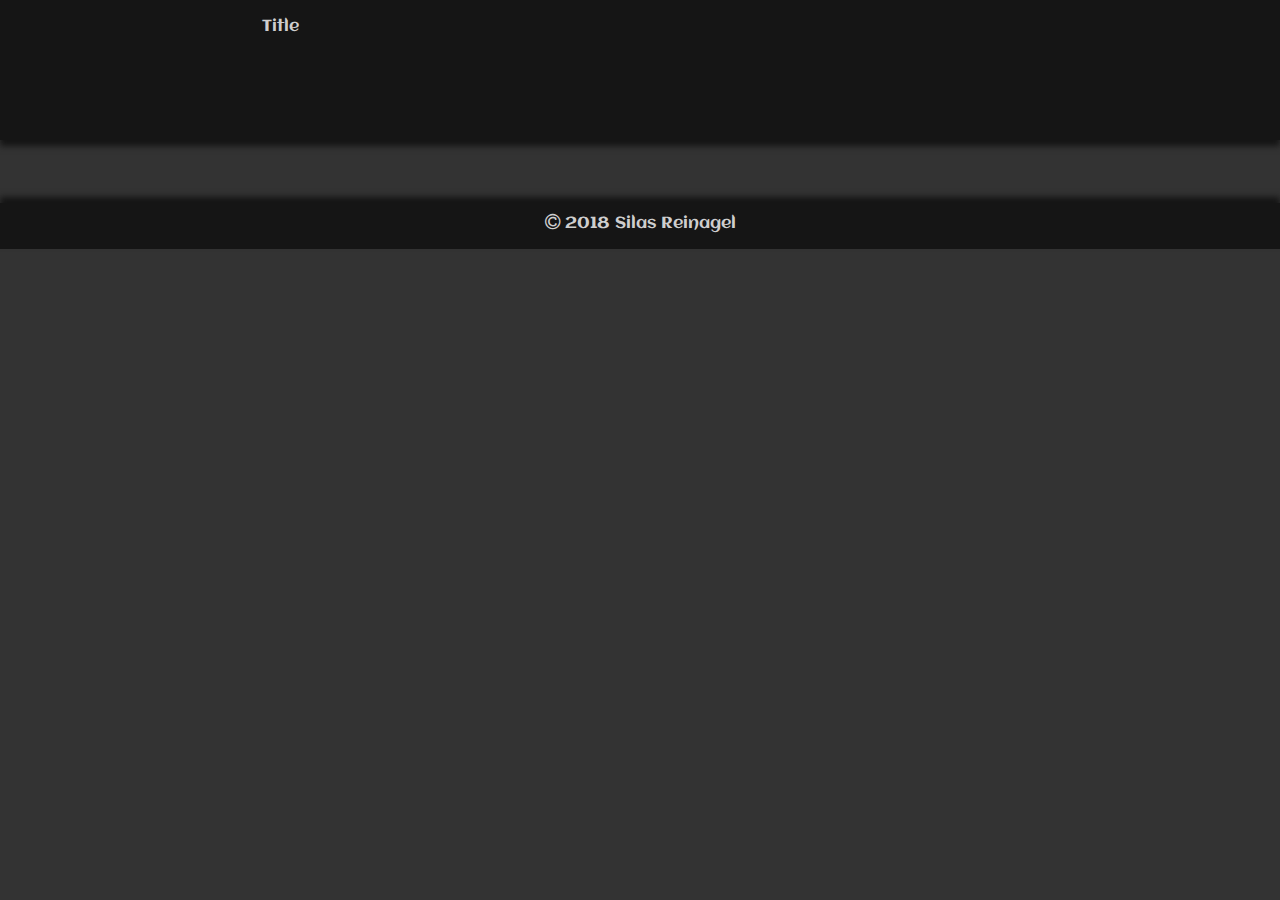
==== index.html @ cd5ecf12 "Initial commit" ====
<!DOCTYPE html>
<html lang="en">

<head>
    <meta charset="UTF-8">
    <meta name="description" content="Title">
    <meta name="viewport" content="width=device-width, initial-scale=1.0">

    <title>Title</title>

    <link rel="stylesheet" href="https://fonts.googleapis.com/css?family=Aclonica|Open+Sans" type="text/css">
    <link rel="stylesheet" href="https://maxcdn.bootstrapcdn.com/font-awesome/4.7.0/css/font-awesome.min.css" type="text/css">
    <link rel="stylesheet" href="css/main.css" type="text/css">

    <!-- Icon -->
    <!--<link rel="apple-touch-icon" sizes="57x57" href="/ico/apple-icon-57x57.png">-->
    <!--<link rel="apple-touch-icon" sizes="60x60" href="/ico/apple-icon-60x60.png">-->
    <!--<link rel="apple-touch-icon" sizes="72x72" href="/ico/apple-icon-72x72.png">-->
    <!--<link rel="apple-touch-icon" sizes="76x76" href="/ico/apple-icon-76x76.png">-->
    <!--<link rel="apple-touch-icon" sizes="114x114" href="/ico/apple-icon-114x114.png">-->
    <!--<link rel="apple-touch-icon" sizes="120x120" href="/ico/apple-icon-120x120.png">-->
    <!--<link rel="apple-touch-icon" sizes="144x144" href="/ico/apple-icon-144x144.png">-->
    <!--<link rel="apple-touch-icon" sizes="152x152" href="/ico/apple-icon-152x152.png">-->
    <!--<link rel="apple-touch-icon" sizes="180x180" href="/ico/apple-icon-180x180.png">-->
    <!--<link rel="icon" type="image/png" sizes="192x192"  href="/ico/android-icon-192x192.png">-->
    <!--<link rel="icon" type="image/png" sizes="32x32" href="/ico/favicon-32x32.png">-->
    <!--<link rel="icon" type="image/png" sizes="96x96" href="/ico/favicon-96x96.png">-->
    <!--<link rel="icon" type="image/png" sizes="16x16" href="/ico/favicon-16x16.png">-->
    <!--<link rel="manifest" href="/ico/manifest.json">-->
    <!--<meta name="msapplication-TileColor" content="#ffffff">-->
    <!--<meta name="msapplication-TileImage" content="/ico/ms-icon-144x144.png">-->
    <!--<meta name="theme-color" content="#ffffff">-->
</head>

<body>
    <header class="site-header">
        <div class="measure container space-between">
            <a href="index.html">Title</a>
        </div>
    </header>

    <div class="main measure">
    </div>

    <footer>
        <div><i class="fa fa-copyright" aria-hidden="true"></i> 2018 Silas Reinagel</div>
    </footer>
</body>
</html>
---- css/main.css ----
:root {
    --space-1: .5rem;
    --space-2: 1.0rem;
    --space-3: 1.5rem;
    --space-4: 2.0rem;
    --site-color: #cecece;
}

html, body {
    height: auto;
    min-height: 100%;
    font-size: 16px;
}

body {
    box-sizing: border-box;
    -moz-box-sizing: border-box;
    -webkit-box-sizing: border-box;
    background-color: #333333;
    font-family: 'Aclonica', sans-serif;
    padding:0;
    margin:0;
    color: var(--site-color);
    text-align: center;
}

.measure {
    margin: 0 auto;
    max-width: 42rem;
}


.container {
    display: flex; 
    flex-wrap: wrap;
    justify-content: center;
}

img {
    max-width: 100%;
    height: auto;
}

p {
    font-family: 'Open Sans', sans-serif;
    font-size: 1.0rem;
}

a img:hover {
    filter: brightness(120%);
}

a:link,
a:visited,
a:hover,
a:active {
    color: #cecece;
    text-decoration: none;
}

/* Header */

.site-header {
    background-color: #151515;
    width: 100%;
    height: 5.8rem;
    box-shadow: 0 6px 6px #151515;
    overflow: hidden;
    padding-top: 1.0rem;
    padding-bottom: 1.0rem;
}

.site-logo-img {
    height: 5.5rem;
    width: auto;
    margin: 0 20px;
}

.site-title-img {
    height: 3.2rem;
    width: auto;
    margin: auto;
}

.site-github-img {
    height: 3.5rem;
    width: auto;
    margin: 0 20px;
}

.site-header div {
    justify-content: space-between;
    align-items: center;
}

/* Body Content */

.main {
    display: flex;
    flex-direction: column;
    justify-content: center;
    overflow: hidden;
    padding-top: 1.5rem;
    padding-bottom: 2rem;
}

.main div {
    margin-top: 0.5vh;
    margin-bottom: 0.5vh;
}

/* Footer */

footer {
    height: 36px;
    width: 100%;
    padding-top: 10px;
    background-color: #151515;
    display: flex;
    justify-content: center;
    box-shadow: 0 -6px 6px #151515;
}

.spacer {
    min-width: 22%;
}

.fa-copyright {
    font-size: 18px;
}

/* Media Queries */

@media screen and (max-width: 32rem) {
    html {
        font-size: 12px;
    }

    .mobile-hidden {
        display: none !important;
        width: 0;
        height: 0;
    }

    .mobile-right{
        margin-right: -100px;
    }

    .container {
        justify-content: space-between;
    }

    .site-title-img {
        height: 2.1rem;
        margin-right: 20px;
    }

    .spacer {
        min-width: 3vw;
    }
}

@media screen and (max-width: 48rem) {
    html {
        font-size: 14px;
    }
}

@media screen and (min-width: 48rem) {
    html {
        font-size: 16px;
    }

    .mobile-hidden {
    }
}

@media screen and (min-width: 64rem) {
    html {
        font-size: 18px;
    }
}
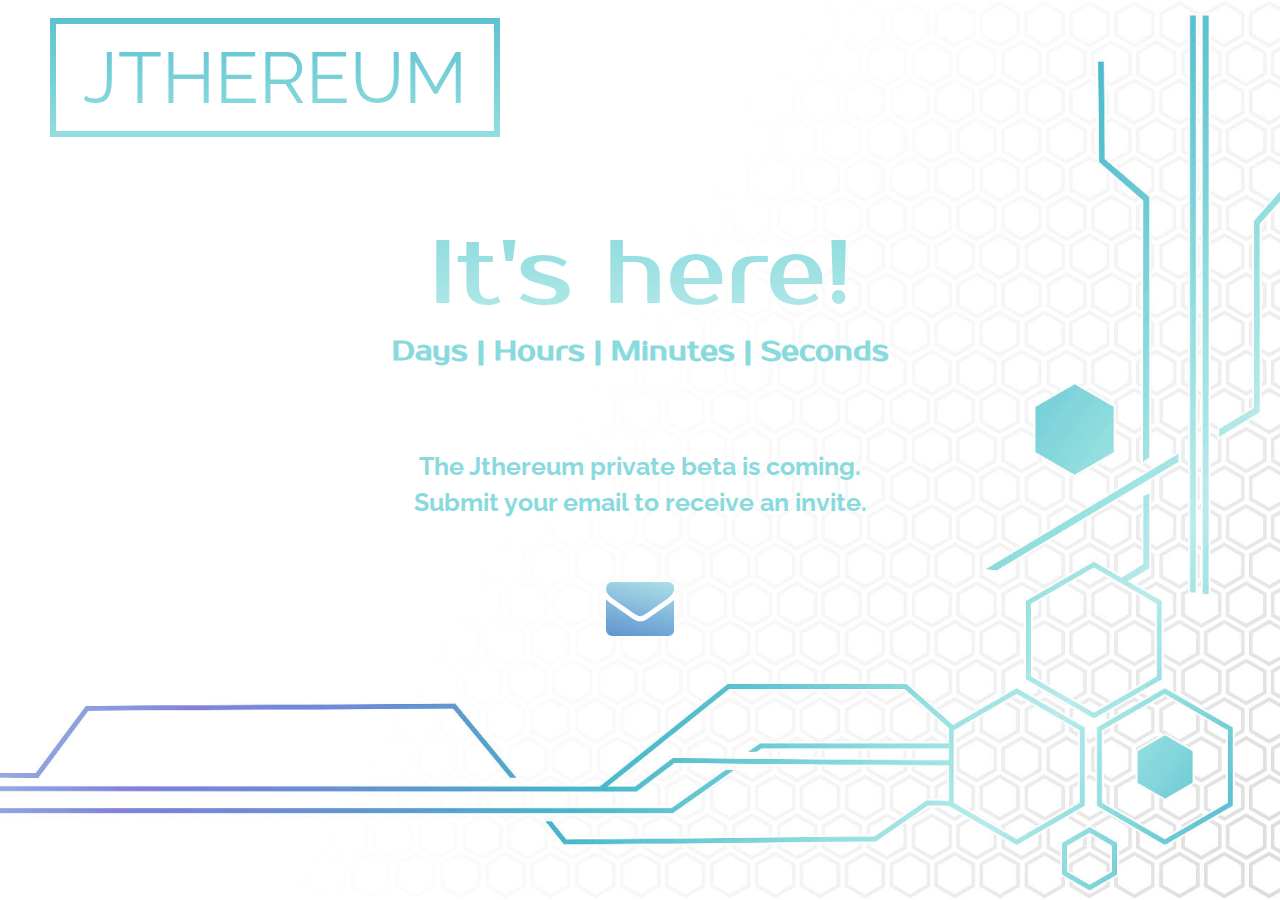
==== commit e926640f: "Prototype 1" ====
--- a/index.html
+++ b/index.html
@@ -8,9 +8,10 @@
 
     <title>Title</title>
 
-    <link rel="stylesheet" href="https://fonts.googleapis.com/css?family=Aclonica|Open+Sans" type="text/css">
+    <link rel="stylesheet" href="//fonts.googleapis.com/css?family=Prosto+One|Raleway">
     <link rel="stylesheet" href="https://maxcdn.bootstrapcdn.com/font-awesome/4.7.0/css/font-awesome.min.css" type="text/css">
     <link rel="stylesheet" href="css/main.css" type="text/css">
+    <script src="js/countdown.js"></script>
 
     <!-- Icon -->
     <!--<link rel="apple-touch-icon" sizes="57x57" href="/ico/apple-icon-57x57.png">-->
@@ -32,18 +33,27 @@
     <!--<meta name="theme-color" content="#ffffff">-->
 </head>
 
+
+
 <body>
     <header class="site-header">
         <div class="measure container space-between">
-            <a href="index.html">Title</a>
+            <a class="title text-effect border" href="index.html">JTHEREUM</a>
         </div>
     </header>
 
     <div class="main measure">
+        <div class="empty"></div>
+        <div class="mt2">
+            <div class="countdown gradient" id="countdown" ></div>
+            <h2 class="countdown-text">Days | Hours | Minutes | Seconds</h2>
+        </div>
+        <a href="mailto:silas.reinagel@gmail.com">
+            <div class="mt2">
+                <h1>The Jthereum private beta is coming.<br>Submit your email to receive an invite.</h1>
+                <i class="fa fa-envelope" aria-hidden="true"></i>
+            </div>
+        </a>
     </div>
-
-    <footer>
-        <div><i class="fa fa-copyright" aria-hidden="true"></i> 2018 Silas Reinagel</div>
-    </footer>
 </body>
 </html>--- a/css/main.css
+++ b/css/main.css
@@ -1,9 +1,9 @@
 :root {
-    --space-1: .5rem;
-    --space-2: 1.0rem;
-    --space-3: 1.5rem;
-    --space-4: 2.0rem;
-    --site-color: #cecece;
+    --site-color: #89dadd;
+    --site-mid-color: #89dadd;
+    --site-gradient-light: #b8eaea;
+    --site-gradient-dark: #88d9dc;
+    --email-icon: #83d6db;
 }
 
 html, body {
@@ -16,19 +16,23 @@
     box-sizing: border-box;
     -moz-box-sizing: border-box;
     -webkit-box-sizing: border-box;
-    background-color: #333333;
-    font-family: 'Aclonica', sans-serif;
+    font-family: 'Raleway', sans-serif;
     padding:0;
     margin:0;
     color: var(--site-color);
     text-align: center;
+    background: #fff url("../img/bg.jpg") no-repeat right bottom;
+    background-size: auto 100vh;
 }
 
 .measure {
     margin: 0 auto;
-    max-width: 42rem;
-}
-
+    max-width: 72rem;
+}
+
+header .measure{
+    max-width: 100vw;
+}
 
 .container {
     display: flex; 
@@ -36,13 +40,16 @@
     justify-content: center;
 }
 
+.mt2 {
+    margin-top: 2.0rem;
+}
+
 img {
     max-width: 100%;
     height: auto;
 }
 
 p {
-    font-family: 'Open Sans', sans-serif;
     font-size: 1.0rem;
 }
 
@@ -54,38 +61,34 @@
 a:visited,
 a:hover,
 a:active {
-    color: #cecece;
+    color: var(--site-color);
     text-decoration: none;
 }
 
 /* Header */
 
 .site-header {
-    background-color: #151515;
+    position: absolute;
+    top: 0;
+    left: 0;
+    z-index: 99;
     width: 100%;
-    height: 5.8rem;
-    box-shadow: 0 6px 6px #151515;
+    height: 10.0rem;
     overflow: hidden;
     padding-top: 1.0rem;
     padding-bottom: 1.0rem;
 }
 
-.site-logo-img {
-    height: 5.5rem;
-    width: auto;
-    margin: 0 20px;
-}
-
-.site-title-img {
-    height: 3.2rem;
-    width: auto;
-    margin: auto;
-}
-
-.site-github-img {
-    height: 3.5rem;
-    width: auto;
-    margin: 0 20px;
+.title {
+    margin-left: 50px;
+    font-size: 4.0rem;
+    padding: 0.6rem 1.5rem;
+    border: 6px solid #89dadd;
+    border-image-source: linear-gradient(#5cc1d0, #93dfdf);
+    border-image-slice: 10;
+    background: -webkit-linear-gradient(#5cc1d0, #93dfdf);
+    -webkit-background-clip: text;
+    -webkit-text-fill-color: transparent;
 }
 
 .site-header div {
@@ -98,10 +101,12 @@
 .main {
     display: flex;
     flex-direction: column;
+    align-content: center;
     justify-content: center;
     overflow: hidden;
-    padding-top: 1.5rem;
-    padding-bottom: 2rem;
+    padding-top: 3.5rem;
+    padding-bottom: 3.5rem;
+    min-height: 80vh;
 }
 
 .main div {
@@ -109,16 +114,53 @@
     margin-bottom: 0.5vh;
 }
 
+.countdown {
+    font-size: 5.0rem;
+    font-family: 'Prosto One', cursive;
+    color: var(--site-mid-color);
+    background: -webkit-linear-gradient(#88d9dc, #b8eaea);
+    -webkit-background-clip: text;
+    -webkit-text-fill-color: transparent;
+    text-align: center;
+}
+
+.countdown-text {
+    font-family: 'Prosto One', cursive;
+    margin-top: 0;
+    font-size: 1.5rem;
+}
+
+.main p {
+    padding: 2.0rem;
+    margin-left: 1.0rem;
+    margin-right: 1.0rem;
+}
+
+.main h1 {
+    padding: 2.0rem;
+    margin-left: 1.0rem;
+    margin-right: 1.0rem;
+    line-height: 2.0rem;
+    font-size: 1.4rem;
+}
+
+.fa-envelope {
+    font-size: 3.8rem;
+    color: var(--email-icon);
+    background: -webkit-linear-gradient(4.5rad, #b8eaea, #578dcf);
+    -webkit-background-clip: text;
+    -webkit-text-fill-color: transparent;
+}
+
+
 /* Footer */
 
 footer {
-    height: 36px;
+    height: 7.0rem;
     width: 100%;
-    padding-top: 10px;
-    background-color: #151515;
-    display: flex;
-    justify-content: center;
-    box-shadow: 0 -6px 6px #151515;
+    position: absolute;
+    bottom: 0;
+    background-color: rgba(255, 255, 255, 0.2);
 }
 
 .spacer {
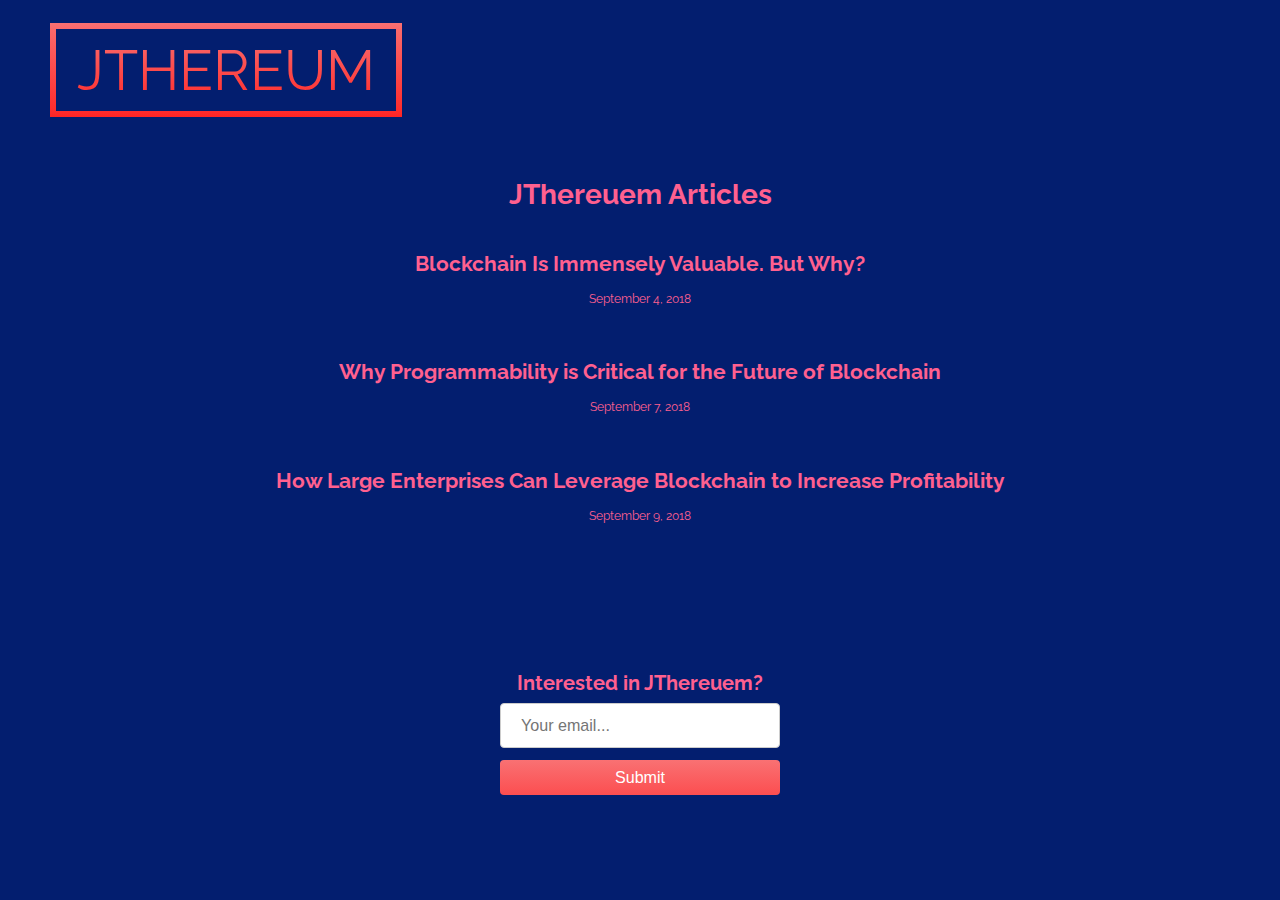
==== commit 5d6dc987: "Added simple email submit with basic validation" ====
--- a/index.html
+++ b/index.html
@@ -3,57 +3,74 @@
 
 <head>
     <meta charset="UTF-8">
-    <meta name="description" content="Title">
+    <meta name="description" content="JThereum">
     <meta name="viewport" content="width=device-width, initial-scale=1.0">
 
-    <title>Title</title>
+    <title>JThereum</title>
 
     <link rel="stylesheet" href="//fonts.googleapis.com/css?family=Prosto+One|Raleway">
     <link rel="stylesheet" href="https://maxcdn.bootstrapcdn.com/font-awesome/4.7.0/css/font-awesome.min.css" type="text/css">
     <link rel="stylesheet" href="css/main.css" type="text/css">
-    <script src="js/countdown.js"></script>
+    <script src="./js/submitemail.js"></script>
 
-    <!-- Icon -->
-    <!--<link rel="apple-touch-icon" sizes="57x57" href="/ico/apple-icon-57x57.png">-->
-    <!--<link rel="apple-touch-icon" sizes="60x60" href="/ico/apple-icon-60x60.png">-->
-    <!--<link rel="apple-touch-icon" sizes="72x72" href="/ico/apple-icon-72x72.png">-->
-    <!--<link rel="apple-touch-icon" sizes="76x76" href="/ico/apple-icon-76x76.png">-->
-    <!--<link rel="apple-touch-icon" sizes="114x114" href="/ico/apple-icon-114x114.png">-->
-    <!--<link rel="apple-touch-icon" sizes="120x120" href="/ico/apple-icon-120x120.png">-->
-    <!--<link rel="apple-touch-icon" sizes="144x144" href="/ico/apple-icon-144x144.png">-->
-    <!--<link rel="apple-touch-icon" sizes="152x152" href="/ico/apple-icon-152x152.png">-->
-    <!--<link rel="apple-touch-icon" sizes="180x180" href="/ico/apple-icon-180x180.png">-->
-    <!--<link rel="icon" type="image/png" sizes="192x192"  href="/ico/android-icon-192x192.png">-->
-    <!--<link rel="icon" type="image/png" sizes="32x32" href="/ico/favicon-32x32.png">-->
-    <!--<link rel="icon" type="image/png" sizes="96x96" href="/ico/favicon-96x96.png">-->
-    <!--<link rel="icon" type="image/png" sizes="16x16" href="/ico/favicon-16x16.png">-->
-    <!--<link rel="manifest" href="/ico/manifest.json">-->
-    <!--<meta name="msapplication-TileColor" content="#ffffff">-->
-    <!--<meta name="msapplication-TileImage" content="/ico/ms-icon-144x144.png">-->
-    <!--<meta name="theme-color" content="#ffffff">-->
+    <link rel="apple-touch-icon" sizes="57x57" href="ico/apple-icon-57x57.png">
+    <link rel="apple-touch-icon" sizes="60x60" href="ico/apple-icon-60x60.png">
+    <link rel="apple-touch-icon" sizes="72x72" href="ico/apple-icon-72x72.png">
+    <link rel="apple-touch-icon" sizes="76x76" href="ico/apple-icon-76x76.png">
+    <link rel="apple-touch-icon" sizes="114x114" href="ico/apple-icon-114x114.png">
+    <link rel="apple-touch-icon" sizes="120x120" href="ico/apple-icon-120x120.png">
+    <link rel="apple-touch-icon" sizes="144x144" href="ico/apple-icon-144x144.png">
+    <link rel="apple-touch-icon" sizes="152x152" href="ico/apple-icon-152x152.png">
+    <link rel="apple-touch-icon" sizes="180x180" href="ico/apple-icon-180x180.png">
+    <link rel="icon" type="image/png" sizes="192x192"  href="ico/android-icon-192x192.png">
+    <link rel="icon" type="image/png" sizes="32x32" href="ico/favicon-32x32.png">
+    <link rel="icon" type="image/png" sizes="96x96" href="ico/favicon-96x96.png">
+    <link rel="icon" type="image/png" sizes="16x16" href="ico/favicon-16x16.png">
+    <link rel="manifest" href="ico/manifest.json">
+    <meta name="msapplication-TileColor" content="#ffffff">
+    <meta name="msapplication-TileImage" content="/ms-icon-144x144.png">
+    <meta name="theme-color" content="#ffffff">
 </head>
-
-
 
 <body>
     <header class="site-header">
         <div class="measure container space-between">
-            <a class="title text-effect border" href="index.html">JTHEREUM</a>
+            <a class="title white-bg" href=".">JTHEREUM</a>
         </div>
     </header>
 
-    <div class="main measure">
-        <div class="empty"></div>
-        <div class="mt2">
-            <div class="countdown gradient" id="countdown" ></div>
-            <h2 class="countdown-text">Days | Hours | Minutes | Seconds</h2>
+    <div class="main measure" role="main">
+        <div class="articles-section">
+            <h1 class="articles-heading">JThereuem Articles</h1>
+            <a href="https://www.linkedin.com/pulse/how-fintech-becoming-engine-social-good-margaretta-colangelo/">
+                <div class="article">
+                    <h2>Blockchain Is Immensely Valuable. But Why?</h2>
+                    <p><small>September 4, 2018</small></p>
+                </div>
+            </a>
+            <a href="https://www.linkedin.com/pulse/how-fintech-becoming-engine-social-good-margaretta-colangelo/">
+                <div class="article">
+                    <h2>Why Programmability is Critical for the Future of Blockchain</h2>
+                    <p><small>September 7, 2018</small></p>
+                </div>
+            </a>
+            <a href="https://www.linkedin.com/pulse/how-fintech-becoming-engine-social-good-margaretta-colangelo/">
+                <div class="article">
+                    <h2>How Large Enterprises Can Leverage Blockchain to Increase Profitability</h2>
+                    <p><small>September 9, 2018</small></p>
+                </div>
+            </a>
         </div>
-        <a href="mailto:silas.reinagel@gmail.com">
-            <div class="mt2">
-                <h1>The Jthereum private beta is coming.<br>Submit your email to receive an invite.</h1>
-                <i class="fa fa-envelope" aria-hidden="true"></i>
+        <div class="email-section">
+            <form id="email-form" class="email-form">
+                <label for="email-entry">Interested in JThereuem?</label>
+                <input type="text" id="email-entry" name="Email" placeholder="Your email...">
+                <input id="submit-email" type="submit" value="Submit">
+            </form>
+            <div id="email-submitted" class="email-success">
+                <h2>Submitted Email</h2>
             </div>
-        </a>
+        </div>
     </div>
 </body>
 </html>--- a/css/main.css
+++ b/css/main.css
@@ -1,9 +1,9 @@
 :root {
-    --site-color: #89dadd;
-    --site-mid-color: #89dadd;
-    --site-gradient-light: #b8eaea;
-    --site-gradient-dark: #88d9dc;
-    --email-icon: #83d6db;
+    --site-color: #ff608f;
+    --site-mid-color: #f77e9f;
+    --site-gradient-light: #f97173;
+    --site-gradient-dark: #f77e9f;
+    --email-icon: #f74d7b;
 }
 
 html, body {
@@ -21,8 +21,9 @@
     margin:0;
     color: var(--site-color);
     text-align: center;
-    background: #fff url("../img/bg.jpg") no-repeat right bottom;
-    background-size: auto 100vh;
+    background: #031e6f url("../img/bg4.jpg") no-repeat fixed center;
+    background-size: cover;
+    min-height: 100%;
 }
 
 .measure {
@@ -40,8 +41,8 @@
     justify-content: center;
 }
 
-.mt2 {
-    margin-top: 2.0rem;
+.mt5 {
+    margin-top: 5.0rem;
 }
 
 img {
@@ -68,25 +69,19 @@
 /* Header */
 
 .site-header {
-    position: absolute;
-    top: 0;
-    left: 0;
-    z-index: 99;
-    width: 100%;
-    height: 10.0rem;
+    width: 100%;
     overflow: hidden;
-    padding-top: 1.0rem;
-    padding-bottom: 1.0rem;
+    padding-top: 2.5vh;
 }
 
 .title {
     margin-left: 50px;
     font-size: 4.0rem;
     padding: 0.6rem 1.5rem;
-    border: 6px solid #89dadd;
-    border-image-source: linear-gradient(#5cc1d0, #93dfdf);
+    border: 6px solid #f74d7b;
+    border-image-source: linear-gradient(#f97173, #ff2424);
     border-image-slice: 10;
-    background: -webkit-linear-gradient(#5cc1d0, #93dfdf);
+    background: -webkit-linear-gradient(#f97173, #ff2424);
     -webkit-background-clip: text;
     -webkit-text-fill-color: transparent;
 }
@@ -102,56 +97,91 @@
     display: flex;
     flex-direction: column;
     align-content: center;
-    justify-content: center;
+    justify-content: space-between;
     overflow: hidden;
-    padding-top: 3.5rem;
-    padding-bottom: 3.5rem;
-    min-height: 80vh;
-}
-
-.main div {
-    margin-top: 0.5vh;
-    margin-bottom: 0.5vh;
-}
-
-.countdown {
-    font-size: 5.0rem;
-    font-family: 'Prosto One', cursive;
-    color: var(--site-mid-color);
-    background: -webkit-linear-gradient(#88d9dc, #b8eaea);
-    -webkit-background-clip: text;
-    -webkit-text-fill-color: transparent;
-    text-align: center;
-}
-
-.countdown-text {
-    font-family: 'Prosto One', cursive;
-    margin-top: 0;
-    font-size: 1.5rem;
+    min-height: 75vh;
+    margin-top: 1.5rem;
 }
 
 .main p {
-    padding: 2.0rem;
     margin-left: 1.0rem;
     margin-right: 1.0rem;
 }
 
-.main h1 {
-    padding: 2.0rem;
-    margin-left: 1.0rem;
-    margin-right: 1.0rem;
-    line-height: 2.0rem;
+.articles-heading {
+    margin: 2.0rem 0;
+    padding: 12px 0;
+}
+
+.article {
+    margin: 1.0rem 1.0rem 3.8rem 1.0rem;
+}
+
+.article p {
+    margin: 0.5rem;
+}
+
+.article h2 {
+    padding-bottom: 0.5rem;
+    margin-bottom: 0.1rem;
+}
+
+/* Email */
+
+.email-section {
+    display: flex;
+    justify-items: center;
+    align-items: center;
+    padding: 1.0rem 0;
+}
+
+.email-form {
+    margin: auto;
+    max-width: 20rem;
+}
+
+.email-section label {
     font-size: 1.4rem;
-}
-
-.fa-envelope {
-    font-size: 3.8rem;
-    color: var(--email-icon);
-    background: -webkit-linear-gradient(4.5rad, #b8eaea, #578dcf);
-    -webkit-background-clip: text;
-    -webkit-text-fill-color: transparent;
-}
-
+    font-weight: bold;
+    margin: 8px 0;
+}
+
+.email-form input[type=text] {
+    width: 100%;
+    padding: 12px 20px;
+    margin: 8px 0;
+    font-size: 1.15rem;
+    display: inline-block;
+    border: 1px solid #ccc;
+    border-radius: 4px;
+    box-sizing: border-box;
+}
+
+.invalid-input {
+    border: 4px solid #d00 !important;
+}
+
+.email-form  input[type=submit] {
+    width: 100%;
+    background: -webkit-linear-gradient(#f97173, #fc4e50);
+    color: white;
+    font-size: 1.15rem;
+    padding: 8px 20px;
+    margin: 4px 0;
+    border: none;
+    border-radius: 4px;
+    cursor: pointer;
+}
+
+.email-form  input[type=submit]:hover {
+    background: -webkit-linear-gradient(#f9acad, #f97173);
+}
+
+.email-success {
+    margin: auto;
+    max-width: 20rem;
+    display: none;
+}
 
 /* Footer */
 
@@ -163,19 +193,70 @@
     background-color: rgba(255, 255, 255, 0.2);
 }
 
-.spacer {
-    min-width: 22%;
-}
-
 .fa-copyright {
     font-size: 18px;
 }
 
 /* Media Queries */
 
-@media screen and (max-width: 32rem) {
-    html {
+@media screen and (min-width: 48rem) {
+    html, body {
+        font-size: 14px;
+    }
+
+    .mobile-hidden {
+    }
+}
+
+@media screen and (min-width: 64rem) {
+    html, body {
+        font-size: 16px;
+    }
+}
+
+@media screen and (min-width: 64rem) and (min-height: 1080px){
+    html, body {
+        font-size: 18px;
+    }
+}
+
+@media screen and (max-width: 48rem) {
+    html, body {
         font-size: 12px;
+    }
+
+    .main {
+        background-color: rgba(5, 53, 213, 0.6);
+    }
+}
+
+@media screen and (orientation: landscape) and (max-height: 900px) {
+    html, body {
+        font-size: 14px;
+    }
+}
+
+@media screen and (orientation: landscape) and (max-height: 600px) {
+    html, body {
+        font-size: 11px;
+    }
+
+    .main {
+        background-color: rgba(5, 53, 213, 0.6);
+        min-height: 90vh;
+        padding-top: 10vh;
+        padding-left: 0;
+        padding-right: 0;
+    }
+
+    .mail-link {
+        margin-top: 0;
+    }
+}
+
+@media screen and (max-width: 36rem) {
+    html, body {
+        font-size: 11px;
     }
 
     .mobile-hidden {
@@ -197,28 +278,22 @@
         margin-right: 20px;
     }
 
-    .spacer {
-        min-width: 3vw;
-    }
-}
-
-@media screen and (max-width: 48rem) {
-    html {
-        font-size: 14px;
-    }
-}
-
-@media screen and (min-width: 48rem) {
-    html {
-        font-size: 16px;
-    }
-
-    .mobile-hidden {
-    }
-}
-
-@media screen and (min-width: 64rem) {
-    html {
-        font-size: 18px;
-    }
-}
+    .main {
+        padding: 0;
+    }
+
+    .countdown {
+        font-size: 4.0rem;
+    }
+
+    .countdown-text {
+        font-size: 1.2rem;
+    }
+}
+
+@media screen and (max-height: 360px) {
+    html, body {
+        font-size: 8px;
+    }
+}
+
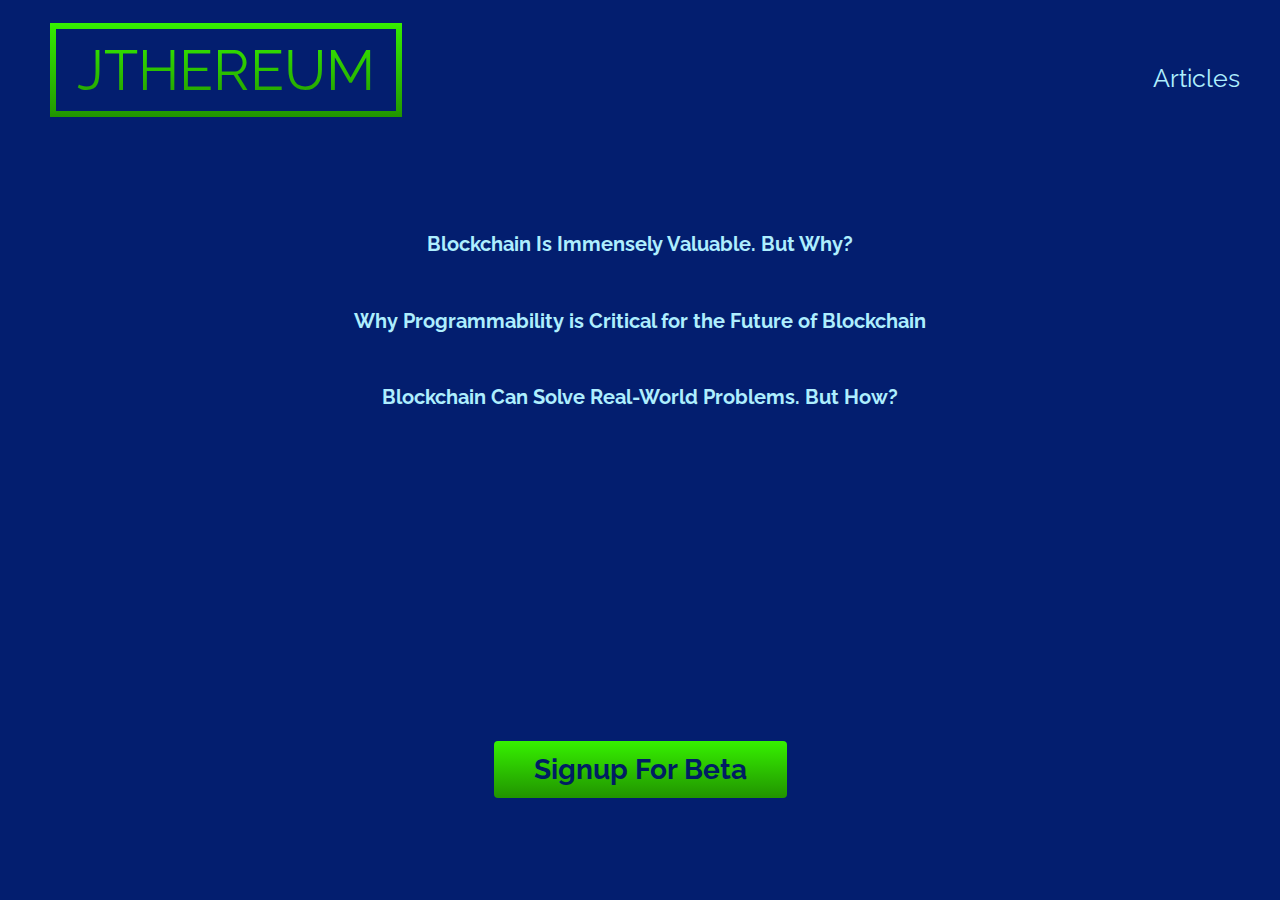
==== commit 83f0d86d: "Added NavBar and Articles page" ====
--- a/index.html
+++ b/index.html
@@ -11,7 +11,7 @@
     <link rel="stylesheet" href="//fonts.googleapis.com/css?family=Prosto+One|Raleway">
     <link rel="stylesheet" href="https://maxcdn.bootstrapcdn.com/font-awesome/4.7.0/css/font-awesome.min.css" type="text/css">
     <link rel="stylesheet" href="css/main.css" type="text/css">
-    <script src="./js/submitemail.js"></script>
+    <link rel="stylesheet" href="css/green.css" type="text/css">
 
     <link rel="apple-touch-icon" sizes="57x57" href="ico/apple-icon-57x57.png">
     <link rel="apple-touch-icon" sizes="60x60" href="ico/apple-icon-60x60.png">
@@ -36,40 +36,30 @@
     <header class="site-header">
         <div class="measure container space-between">
             <a class="title white-bg" href=".">JTHEREUM</a>
+            <a class="nav-link" href="./articles">Articles</a>
         </div>
     </header>
 
     <div class="main measure" role="main">
         <div class="articles-section">
-            <h1 class="articles-heading">JThereuem Articles</h1>
-            <a href="https://www.linkedin.com/pulse/how-fintech-becoming-engine-social-good-margaretta-colangelo/">
+            <a href="https://www.linkedin.com/pulse/blockchain-immensely-valuable-why-margaretta-colangelo/">
                 <div class="article">
                     <h2>Blockchain Is Immensely Valuable. But Why?</h2>
-                    <p><small>September 4, 2018</small></p>
                 </div>
             </a>
             <a href="https://www.linkedin.com/pulse/how-fintech-becoming-engine-social-good-margaretta-colangelo/">
                 <div class="article">
                     <h2>Why Programmability is Critical for the Future of Blockchain</h2>
-                    <p><small>September 7, 2018</small></p>
                 </div>
             </a>
             <a href="https://www.linkedin.com/pulse/how-fintech-becoming-engine-social-good-margaretta-colangelo/">
                 <div class="article">
-                    <h2>How Large Enterprises Can Leverage Blockchain to Increase Profitability</h2>
-                    <p><small>September 9, 2018</small></p>
+                    <h2>Blockchain Can Solve Real-World Problems. But How? </h2>
                 </div>
             </a>
         </div>
-        <div class="email-section">
-            <form id="email-form" class="email-form">
-                <label for="email-entry">Interested in JThereuem?</label>
-                <input type="text" id="email-entry" name="Email" placeholder="Your email...">
-                <input id="submit-email" type="submit" value="Submit">
-            </form>
-            <div id="email-submitted" class="email-success">
-                <h2>Submitted Email</h2>
-            </div>
+        <div class="signup-section">
+            <a class="signup-button" href="./signup">Signup For Beta</a>
         </div>
     </div>
 </body>
--- a/css/main.css
+++ b/css/main.css
@@ -1,9 +1,8 @@
 :root {
-    --site-color: #ff608f;
-    --site-mid-color: #f77e9f;
+    --site-color: #aeeefe;
+    --site-mid-color: #aeeefe;
     --site-gradient-light: #f97173;
     --site-gradient-dark: #f77e9f;
-    --email-icon: #f74d7b;
 }
 
 html, body {
@@ -91,6 +90,11 @@
     align-items: center;
 }
 
+.site-header .nav-link {
+    margin: 16px 40px 0 20px;
+    font-size: 1.8rem;
+}
+
 /* Body Content */
 
 .main {
@@ -98,8 +102,7 @@
     flex-direction: column;
     align-content: center;
     justify-content: space-between;
-    overflow: hidden;
-    min-height: 75vh;
+    min-height: 72vh;
     margin-top: 1.5rem;
 }
 
@@ -108,6 +111,10 @@
     margin-right: 1.0rem;
 }
 
+.articles-section {
+    margin-top: 3.6rem;
+}
+
 .articles-heading {
     margin: 2.0rem 0;
     padding: 12px 0;
@@ -122,11 +129,12 @@
 }
 
 .article h2 {
-    padding-bottom: 0.5rem;
+    font-size: 1.4rem;
+    margin-top: 3.2rem;
     margin-bottom: 0.1rem;
 }
 
-/* Email */
+/* Signup */
 
 .email-section {
     display: flex;
@@ -135,18 +143,23 @@
     padding: 1.0rem 0;
 }
 
-.email-form {
+.signup-form {
     margin: auto;
     max-width: 20rem;
 }
 
-.email-section label {
+.signup-section label {
     font-size: 1.4rem;
     font-weight: bold;
     margin: 8px 0;
 }
 
-.email-form input[type=text] {
+.signup-section a {
+    color: #001d63;
+    font-weight: bold;
+}
+
+.signup-form input[type=text] {
     width: 100%;
     padding: 12px 20px;
     margin: 8px 0;
@@ -161,26 +174,20 @@
     border: 4px solid #d00 !important;
 }
 
-.email-form  input[type=submit] {
-    width: 100%;
-    background: -webkit-linear-gradient(#f97173, #fc4e50);
-    color: white;
-    font-size: 1.15rem;
-    padding: 8px 20px;
-    margin: 4px 0;
-    border: none;
-    border-radius: 4px;
-    cursor: pointer;
-}
-
-.email-form  input[type=submit]:hover {
-    background: -webkit-linear-gradient(#f9acad, #f97173);
-}
-
-.email-success {
-    margin: auto;
+.signup-success {
+    margin: 16px;
     max-width: 20rem;
     display: none;
+}
+
+.signup-section {
+    margin-top: -30px;
+}
+
+/* Audio Links */
+
+.audio-article {
+    margin: 16px;
 }
 
 /* Footer */
--- a/css/green.css
+++ b/css/green.css
@@ -0,0 +1,50 @@
+.title {
+    margin-left: 50px;
+    font-size: 4.0rem;
+    padding: 0.6rem 1.5rem;
+    border: 6px solid #2dca00;
+    border-image-source: linear-gradient(#36f100, #219300);
+    border-image-slice: 10;
+    background: -webkit-linear-gradient(#36f100, #219300);
+    -webkit-background-clip: text;
+    -webkit-text-fill-color: transparent;
+}
+
+.signup-form  input[type=submit] {
+    width: 100%;
+    background: -webkit-linear-gradient(#36f100, #219300);
+    color: #001d63;
+    font-size: 1.4rem;
+    font-weight: bold;
+    padding: 8px 20px;
+    margin: 4px 0;
+    border: none;
+    border-radius: 4px;
+    cursor: pointer;
+}
+
+.signup-form  input[type=submit]:hover {
+    background: -webkit-linear-gradient(#a0ca94, #36f100);
+}
+
+.signup-button {
+    width: 100%;
+    min-height: 4.0rem;
+    background: -webkit-linear-gradient(#36f100, #219300);
+    font-size: 2.0rem;
+    font-weight: 500;
+    color: #031e6f;
+    padding: 12px 40px;
+    margin: 4px 0;
+    border: none;
+    border-radius: 4px;
+    cursor: pointer;
+}
+
+.signup-button a {
+    color: #031e6f;
+}
+
+.signup-button:hover {
+    background: -webkit-linear-gradient(#a0ca94, #36f100);
+}
